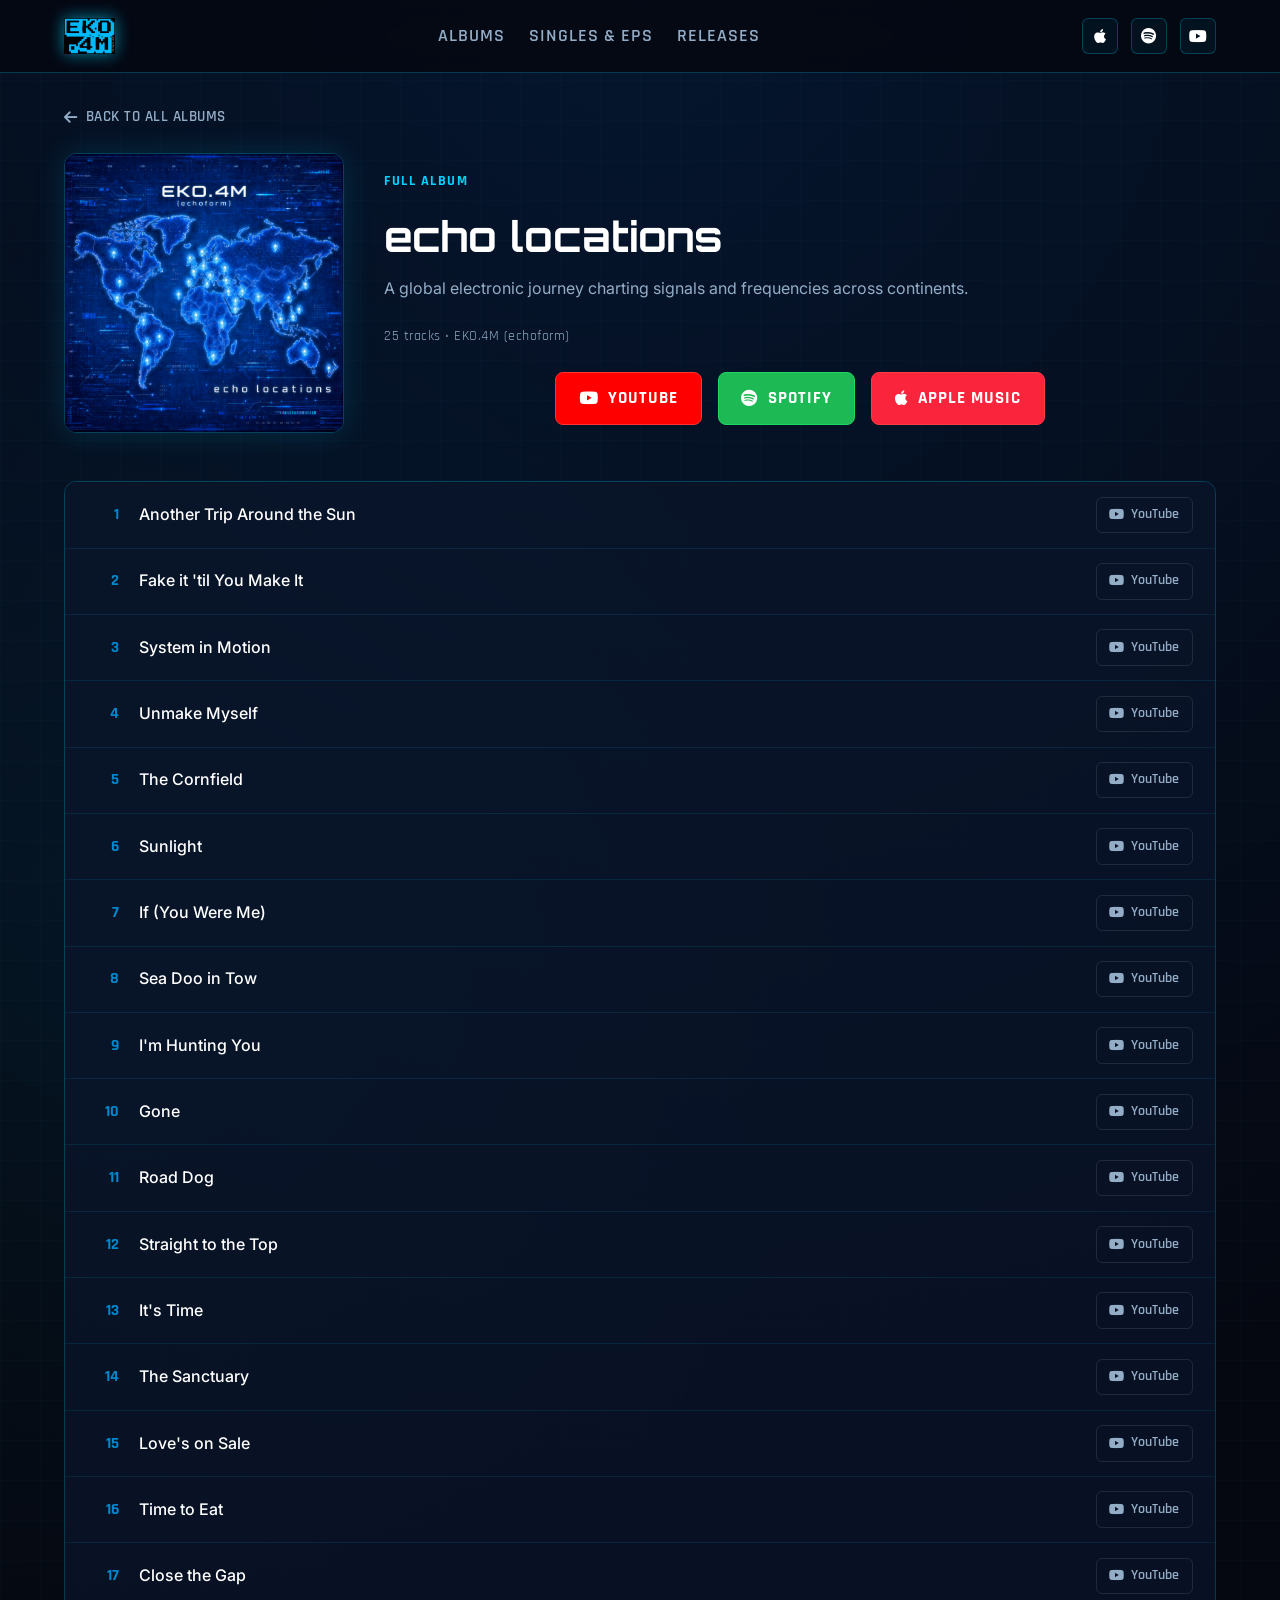
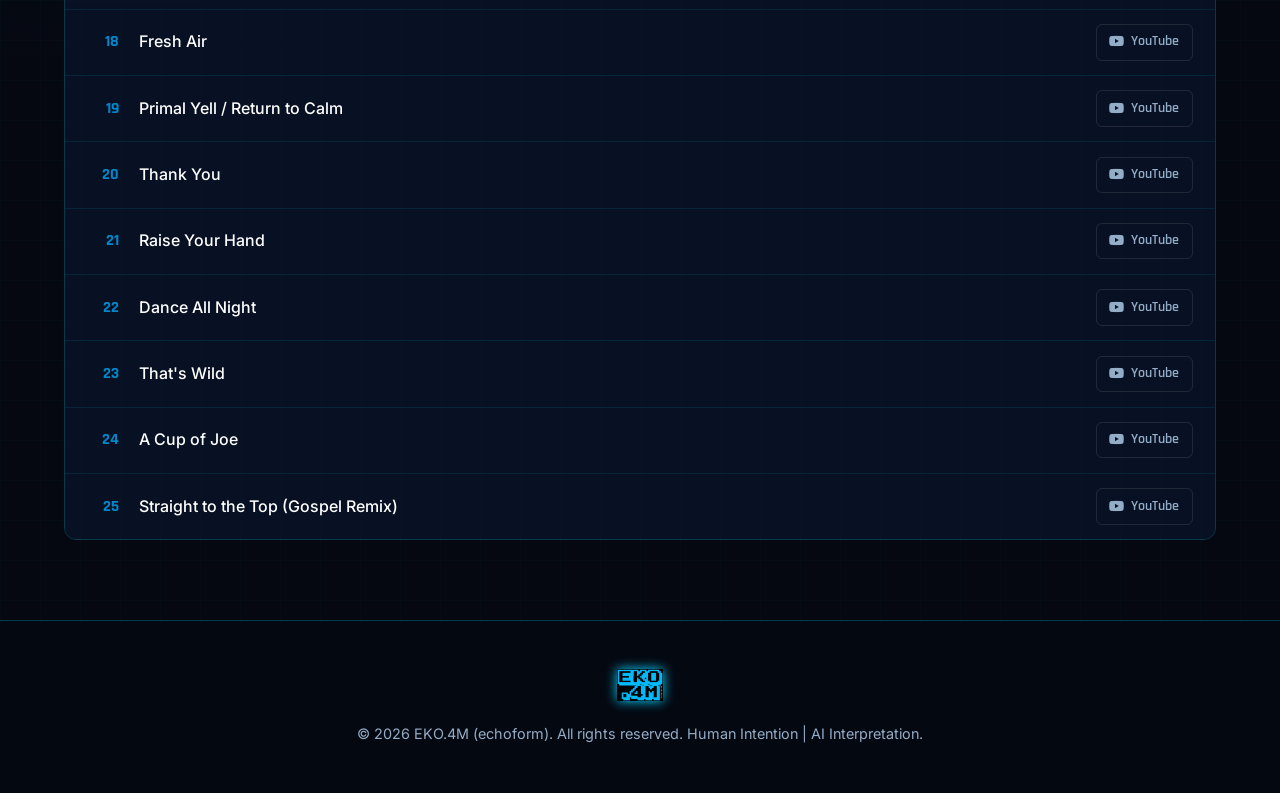
==== albums/echo-locations.html @ 101792d5 "Add per-album landing pages with full track listings - New /albums/ pages for all four full albums: " ====
<!DOCTYPE html>
<html lang="en">
<head>
  <meta charset="UTF-8" />
  <meta name="viewport" content="width=device-width, initial-scale=1.0" />
  <title>echo locations | EKO.4M (echoform)</title>

  <meta name="description" content="echo locations by EKO.4M (echoform) — full track listing and streaming links." />
  <meta property="og:title" content="echo locations | EKO.4M" />
  <meta property="og:image" content="../EKO4M - echo locations - Album.jpg" />

  <link rel="preconnect" href="https://fonts.googleapis.com">
  <link rel="preconnect" href="https://fonts.gstatic.com" crossorigin>
  <link href="https://fonts.googleapis.com/css2?family=Orbitron:wght@600;800;900&family=Rajdhani:wght@500;600;700&family=Inter:wght@300;400;500;600&display=swap" rel="stylesheet">
  <link rel="stylesheet" href="https://cdnjs.cloudflare.com/ajax/libs/font-awesome/6.5.1/css/all.min.css" />
  <link rel="stylesheet" href="../assets/style.css" />
</head>
<body>

  <nav>
    <div class="container nav-inner">
      <a href="../index.html" class="logo-link">
        <img src="../eko4m-logo-mark.png" alt="EKO.4M Digital Logo" class="logo-img" />
      </a>
      <ul class="nav-links">
        <li><a href="../index.html#albums">Albums</a></li>
        <li><a href="../index.html#singles">Singles &amp; EPs</a></li>
        <li><a href="https://www.youtube.com/@EKO4M/releases" target="_blank">Releases</a></li>
      </ul>
      <div class="nav-socials">
        <a href="https://music.apple.com/us/artist/eko-4m/1826014624" target="_blank" class="social-btn" title="Apple Music"><i class="fa-brands fa-apple"></i></a>
        <a href="https://open.spotify.com/artist/6dbpSdzyHrZXGraGaOJzjj?si=ZLz9DyKzTfq670CIK05Gng" target="_blank" class="social-btn" title="Spotify"><i class="fa-brands fa-spotify"></i></a>
        <a href="https://www.youtube.com/@EKO4M/releases" target="_blank" class="social-btn" title="YouTube"><i class="fa-brands fa-youtube"></i></a>
      </div>
    </div>
  </nav>

  <main class="container">
    <a href="../index.html#albums" class="back-link"><i class="fa-solid fa-arrow-left"></i> Back to all albums</a>

    <div class="album-hero">
      <img src="../EKO4M - echo locations - Album.jpg" alt="echo locations Album Cover" class="album-hero-cover" />
      <div class="album-hero-info">
        <span class="album-hero-badge">Full Album</span>
        <h1 class="album-hero-title">echo locations</h1>
        <p class="album-hero-desc">A global electronic journey charting signals and frequencies across continents.</p>
        <p class="album-hero-meta">25 tracks &bull; EKO.4M (echoform)</p>
        <div class="hub-buttons">
          <a href="https://www.youtube.com/watch?v=VaIEjc9iqdY&list=OLAK5uy_n-N1lNrGZnvdae9NcCL3hYBRtT6VME_t4" target="_blank" class="btn-hub yt">
            <i class="fa-brands fa-youtube"></i> YouTube
          </a>
          <a href="https://open.spotify.com/artist/6dbpSdzyHrZXGraGaOJzjj?si=ZLz9DyKzTfq670CIK05Gng" target="_blank" class="btn-hub spot">
            <i class="fa-brands fa-spotify"></i> Spotify
          </a>
          <a href="https://music.apple.com/us/artist/eko-4m/1826014624" target="_blank" class="btn-hub apple">
            <i class="fa-brands fa-apple"></i> Apple Music
          </a>
        </div>
      </div>
    </div>

    <ul class="track-list">
      <li class="track-row">
        <span class="track-num">1</span>
        <span class="track-name">Another Trip Around the Sun</span>
        <a href="https://www.youtube.com/watch?v=VaIEjc9iqdY&list=OLAK5uy_n-N1lNrGZnvdae9NcCL3hYBRtT6VME_t4&index=1" target="_blank" class="track-yt"><i class="fa-brands fa-youtube"></i> YouTube</a>
      </li>
      <li class="track-row">
        <span class="track-num">2</span>
        <span class="track-name">Fake it 'til You Make It</span>
        <a href="https://www.youtube.com/watch?v=7uLbOOJiA1M&list=OLAK5uy_n-N1lNrGZnvdae9NcCL3hYBRtT6VME_t4&index=2" target="_blank" class="track-yt"><i class="fa-brands fa-youtube"></i> YouTube</a>
      </li>
      <li class="track-row">
        <span class="track-num">3</span>
        <span class="track-name">System in Motion</span>
        <a href="https://www.youtube.com/watch?v=7foEJf8Aq5I&list=OLAK5uy_n-N1lNrGZnvdae9NcCL3hYBRtT6VME_t4&index=3" target="_blank" class="track-yt"><i class="fa-brands fa-youtube"></i> YouTube</a>
      </li>
      <li class="track-row">
        <span class="track-num">4</span>
        <span class="track-name">Unmake Myself</span>
        <a href="https://www.youtube.com/watch?v=PUNUqGkKC5g&list=OLAK5uy_n-N1lNrGZnvdae9NcCL3hYBRtT6VME_t4&index=4" target="_blank" class="track-yt"><i class="fa-brands fa-youtube"></i> YouTube</a>
      </li>
      <li class="track-row">
        <span class="track-num">5</span>
        <span class="track-name">The Cornfield</span>
        <a href="https://www.youtube.com/watch?v=ZYvgB9yEsPE&list=OLAK5uy_n-N1lNrGZnvdae9NcCL3hYBRtT6VME_t4&index=5" target="_blank" class="track-yt"><i class="fa-brands fa-youtube"></i> YouTube</a>
      </li>
      <li class="track-row">
        <span class="track-num">6</span>
        <span class="track-name">Sunlight</span>
        <a href="https://www.youtube.com/watch?v=8tv-IhS_FYo&list=OLAK5uy_n-N1lNrGZnvdae9NcCL3hYBRtT6VME_t4&index=6" target="_blank" class="track-yt"><i class="fa-brands fa-youtube"></i> YouTube</a>
      </li>
      <li class="track-row">
        <span class="track-num">7</span>
        <span class="track-name">If (You Were Me)</span>
        <a href="https://www.youtube.com/watch?v=Dwa665C4hmM&list=OLAK5uy_n-N1lNrGZnvdae9NcCL3hYBRtT6VME_t4&index=7" target="_blank" class="track-yt"><i class="fa-brands fa-youtube"></i> YouTube</a>
      </li>
      <li class="track-row">
        <span class="track-num">8</span>
        <span class="track-name">Sea Doo in Tow</span>
        <a href="https://www.youtube.com/watch?v=o442Lr82LuY&list=OLAK5uy_n-N1lNrGZnvdae9NcCL3hYBRtT6VME_t4&index=8" target="_blank" class="track-yt"><i class="fa-brands fa-youtube"></i> YouTube</a>
      </li>
      <li class="track-row">
        <span class="track-num">9</span>
        <span class="track-name">I'm Hunting You</span>
        <a href="https://www.youtube.com/watch?v=Zx_3EiyX1CQ&list=OLAK5uy_n-N1lNrGZnvdae9NcCL3hYBRtT6VME_t4&index=9" target="_blank" class="track-yt"><i class="fa-brands fa-youtube"></i> YouTube</a>
      </li>
      <li class="track-row">
        <span class="track-num">10</span>
        <span class="track-name">Gone</span>
        <a href="https://www.youtube.com/watch?v=j0-fQveN0UA&list=OLAK5uy_n-N1lNrGZnvdae9NcCL3hYBRtT6VME_t4&index=10" target="_blank" class="track-yt"><i class="fa-brands fa-youtube"></i> YouTube</a>
      </li>
      <li class="track-row">
        <span class="track-num">11</span>
        <span class="track-name">Road Dog</span>
        <a href="https://www.youtube.com/watch?v=5SAaPKOlLek&list=OLAK5uy_n-N1lNrGZnvdae9NcCL3hYBRtT6VME_t4&index=11" target="_blank" class="track-yt"><i class="fa-brands fa-youtube"></i> YouTube</a>
      </li>
      <li class="track-row">
        <span class="track-num">12</span>
        <span class="track-name">Straight to the Top</span>
        <a href="https://www.youtube.com/watch?v=pECaEteylT8&list=OLAK5uy_n-N1lNrGZnvdae9NcCL3hYBRtT6VME_t4&index=12" target="_blank" class="track-yt"><i class="fa-brands fa-youtube"></i> YouTube</a>
      </li>
      <li class="track-row">
        <span class="track-num">13</span>
        <span class="track-name">It's Time</span>
        <a href="https://www.youtube.com/watch?v=THzVRoeFKE0&list=OLAK5uy_n-N1lNrGZnvdae9NcCL3hYBRtT6VME_t4&index=13" target="_blank" class="track-yt"><i class="fa-brands fa-youtube"></i> YouTube</a>
      </li>
      <li class="track-row">
        <span class="track-num">14</span>
        <span class="track-name">The Sanctuary</span>
        <a href="https://www.youtube.com/watch?v=quNvKEQRXaM&list=OLAK5uy_n-N1lNrGZnvdae9NcCL3hYBRtT6VME_t4&index=14" target="_blank" class="track-yt"><i class="fa-brands fa-youtube"></i> YouTube</a>
      </li>
      <li class="track-row">
        <span class="track-num">15</span>
        <span class="track-name">Love's on Sale</span>
        <a href="https://www.youtube.com/watch?v=pjpVfB_AJTo&list=OLAK5uy_n-N1lNrGZnvdae9NcCL3hYBRtT6VME_t4&index=15" target="_blank" class="track-yt"><i class="fa-brands fa-youtube"></i> YouTube</a>
      </li>
      <li class="track-row">
        <span class="track-num">16</span>
        <span class="track-name">Time to Eat</span>
        <a href="https://www.youtube.com/watch?v=meTb_JlyUD0&list=OLAK5uy_n-N1lNrGZnvdae9NcCL3hYBRtT6VME_t4&index=16" target="_blank" class="track-yt"><i class="fa-brands fa-youtube"></i> YouTube</a>
      </li>
      <li class="track-row">
        <span class="track-num">17</span>
        <span class="track-name">Close the Gap</span>
        <a href="https://www.youtube.com/watch?v=03XkbAsNx1c&list=OLAK5uy_n-N1lNrGZnvdae9NcCL3hYBRtT6VME_t4&index=17" target="_blank" class="track-yt"><i class="fa-brands fa-youtube"></i> YouTube</a>
      </li>
      <li class="track-row">
        <span class="track-num">18</span>
        <span class="track-name">Fresh Air</span>
        <a href="https://www.youtube.com/watch?v=AC-iTmlAVig&list=OLAK5uy_n-N1lNrGZnvdae9NcCL3hYBRtT6VME_t4&index=18" target="_blank" class="track-yt"><i class="fa-brands fa-youtube"></i> YouTube</a>
      </li>
      <li class="track-row">
        <span class="track-num">19</span>
        <span class="track-name">Primal Yell / Return to Calm</span>
        <a href="https://www.youtube.com/watch?v=xh2gExWuJ28&list=OLAK5uy_n-N1lNrGZnvdae9NcCL3hYBRtT6VME_t4&index=19" target="_blank" class="track-yt"><i class="fa-brands fa-youtube"></i> YouTube</a>
      </li>
      <li class="track-row">
        <span class="track-num">20</span>
        <span class="track-name">Thank You</span>
        <a href="https://www.youtube.com/watch?v=kJjCe7irG-E&list=OLAK5uy_n-N1lNrGZnvdae9NcCL3hYBRtT6VME_t4&index=20" target="_blank" class="track-yt"><i class="fa-brands fa-youtube"></i> YouTube</a>
      </li>
      <li class="track-row">
        <span class="track-num">21</span>
        <span class="track-name">Raise Your Hand</span>
        <a href="https://www.youtube.com/watch?v=IAzYxe2zMvs&list=OLAK5uy_n-N1lNrGZnvdae9NcCL3hYBRtT6VME_t4&index=21" target="_blank" class="track-yt"><i class="fa-brands fa-youtube"></i> YouTube</a>
      </li>
      <li class="track-row">
        <span class="track-num">22</span>
        <span class="track-name">Dance All Night</span>
        <a href="https://www.youtube.com/watch?v=lIv1A2G152A&list=OLAK5uy_n-N1lNrGZnvdae9NcCL3hYBRtT6VME_t4&index=22" target="_blank" class="track-yt"><i class="fa-brands fa-youtube"></i> YouTube</a>
      </li>
      <li class="track-row">
        <span class="track-num">23</span>
        <span class="track-name">That's Wild</span>
        <a href="https://www.youtube.com/watch?v=EThmlJpmgrk&list=OLAK5uy_n-N1lNrGZnvdae9NcCL3hYBRtT6VME_t4&index=23" target="_blank" class="track-yt"><i class="fa-brands fa-youtube"></i> YouTube</a>
      </li>
      <li class="track-row">
        <span class="track-num">24</span>
        <span class="track-name">A Cup of Joe</span>
        <a href="https://www.youtube.com/watch?v=oCs0l0fkocQ&list=OLAK5uy_n-N1lNrGZnvdae9NcCL3hYBRtT6VME_t4&index=24" target="_blank" class="track-yt"><i class="fa-brands fa-youtube"></i> YouTube</a>
      </li>
      <li class="track-row">
        <span class="track-num">25</span>
        <span class="track-name">Straight to the Top (Gospel Remix)</span>
        <a href="https://www.youtube.com/watch?v=H0KWrxo2Ve4&list=OLAK5uy_n-N1lNrGZnvdae9NcCL3hYBRtT6VME_t4&index=25" target="_blank" class="track-yt"><i class="fa-brands fa-youtube"></i> YouTube</a>
      </li>
    </ul>
  </main>

  <footer>
    <div class="container">
      <img src="../eko4m-logo-mark.png" alt="EKO.4M" style="height:32px; filter:drop-shadow(0 0 6px var(--cyan-glow));" />
      <p class="footer-text">&copy; 2026 EKO.4M (echoform). All rights reserved. Human Intention | AI Interpretation.</p>
    </div>
  </footer>

</body>
</html>
---- assets/style.css ----
:root {
      --bg-dark: #050811;
      --bg-card: rgba(10, 20, 42, 0.75);
      --bg-card-hover: rgba(14, 28, 58, 0.9);
      --cyan-glow: #00d2ff;
      --cyan-dim: #0088cc;
      --cyan-subtle: rgba(0, 210, 255, 0.15);
      --border-cyan: rgba(0, 210, 255, 0.25);
      --border-bright: rgba(0, 210, 255, 0.8);
      --text-white: #ffffff;
      --text-muted: #94adc7;
      --font-display: 'Orbitron', sans-serif;
      --font-tech: 'Rajdhani', sans-serif;
      --font-body: 'Inter', sans-serif;
    }

    * {
      box-sizing: border-box;
      margin: 0;
      padding: 0;
      scroll-behavior: smooth;
    }

    body {
      background-color: var(--bg-dark);
      color: var(--text-white);
      font-family: var(--font-body);
      overflow-x: hidden;
      line-height: 1.6;
      background-image: 
        radial-gradient(circle at 50% 0%, rgba(0, 120, 255, 0.12) 0%, transparent 60%),
        radial-gradient(circle at 10% 40%, rgba(0, 210, 255, 0.05) 0%, transparent 40%),
        linear-gradient(rgba(0, 210, 255, 0.02) 1px, transparent 1px),
        linear-gradient(90deg, rgba(0, 210, 255, 0.02) 1px, transparent 1px);
      background-size: 100% 100%, 100% 100%, 40px 40px, 40px 40px;
    }

    /* Container */
    .container {
      max-width: 1200px;
      margin: 0 auto;
      padding: 0 1.5rem;
    }

    /* Navigation */
    nav {
      position: sticky;
      top: 0;
      z-index: 100;
      background: rgba(5, 8, 17, 0.85);
      backdrop-filter: blur(12px);
      border-bottom: 1px solid var(--border-cyan);
    }
    .nav-inner {
      display: flex;
      justify-content: space-between;
      align-items: center;
      height: 72px;
    }
    .logo-link {
      display: flex;
      align-items: center;
      gap: 12px;
      text-decoration: none;
      color: var(--text-white);
    }
    .logo-img {
      height: 36px;
      width: auto;
      filter: drop-shadow(0 0 8px rgba(0, 210, 255, 0.6));
    }
    .nav-links {
      display: flex;
      gap: 1.5rem;
      align-items: center;
      list-style: none;
    }
    .nav-links a {
      color: var(--text-muted);
      text-decoration: none;
      font-family: var(--font-tech);
      font-size: 1.1rem;
      font-weight: 600;
      letter-spacing: 1px;
      text-transform: uppercase;
      transition: color 0.2s, text-shadow 0.2s;
    }
    .nav-links a:hover {
      color: var(--cyan-glow);
      text-shadow: 0 0 10px var(--cyan-glow);
    }

    /* Social Icons in Nav */
    .nav-socials {
      display: flex;
      gap: 0.8rem;
    }
    .social-btn {
      display: inline-flex;
      align-items: center;
      justify-content: center;
      width: 36px;
      height: 36px;
      border-radius: 6px;
      border: 1px solid var(--border-cyan);
      color: var(--text-white);
      text-decoration: none;
      font-size: 1rem;
      background: rgba(0, 210, 255, 0.05);
      transition: all 0.3s ease;
    }
    .social-btn:hover {
      border-color: var(--cyan-glow);
      background: rgba(0, 210, 255, 0.2);
      transform: translateY(-2px);
      box-shadow: 0 0 12px var(--cyan-glow);
    }

    /* Hero Section */
    .hero {
      position: relative;
      padding: 5rem 0 3rem 0;
      display: flex;
      flex-direction: column;
      align-items: center;
      text-align: center;
    }
    .hero-banner {
      width: 100%;
      max-height: 440px;
      object-fit: cover;
      border-radius: 12px;
      border: 1px solid var(--border-cyan);
      box-shadow: 0 0 30px rgba(0, 210, 255, 0.15);
      margin-bottom: 2.5rem;
    }
    .artist-tagline {
      font-family: var(--font-tech);
      font-size: 1.3rem;
      letter-spacing: 4px;
      color: var(--cyan-glow);
      text-transform: uppercase;
      margin-bottom: 0.8rem;
      text-shadow: 0 0 10px rgba(0, 210, 255, 0.5);
    }
    .hero-description {
      max-width: 680px;
      color: var(--text-muted);
      font-size: 1.05rem;
      margin-bottom: 2rem;
    }

    /* Hub Links CTAs */
    .hub-buttons {
      display: flex;
      flex-wrap: wrap;
      justify-content: center;
      gap: 1rem;
    }
    .btn-hub {
      display: inline-flex;
      align-items: center;
      gap: 0.6rem;
      padding: 0.75rem 1.4rem;
      border-radius: 8px;
      font-family: var(--font-tech);
      font-weight: 700;
      font-size: 1.05rem;
      text-transform: uppercase;
      letter-spacing: 1px;
      text-decoration: none;
      transition: all 0.25s ease;
      cursor: pointer;
    }
    .btn-hub.yt {
      background: #ff0000;
      color: #fff;
      border: 1px solid #ff3333;
    }
    .btn-hub.yt:hover {
      box-shadow: 0 0 15px rgba(255, 0, 0, 0.6);
      transform: translateY(-2px);
    }
    .btn-hub.spot {
      background: #1db954;
      color: #fff;
      border: 1px solid #1ed760;
    }
    .btn-hub.spot:hover {
      box-shadow: 0 0 15px rgba(30, 215, 96, 0.6);
      transform: translateY(-2px);
    }
    .btn-hub.apple {
      background: #fa243c;
      color: #fff;
      border: 1px solid #fc3c44;
    }
    .btn-hub.apple:hover {
      box-shadow: 0 0 15px rgba(250, 36, 60, 0.6);
      transform: translateY(-2px);
    }

    /* Section Headings */
    .section-header {
      margin: 4rem 0 2rem 0;
      display: flex;
      align-items: center;
      gap: 1rem;
    }
    .section-title {
      font-family: var(--font-display);
      font-size: 1.8rem;
      letter-spacing: 2px;
      text-transform: uppercase;
      color: var(--text-white);
      white-space: nowrap;
    }
    .section-line {
      flex: 1;
      height: 1px;
      background: linear-gradient(90deg, var(--cyan-glow), transparent);
    }

    /* Album Section - Grid */
    .album-grid {
      display: grid;
      grid-template-columns: repeat(4, 1fr);
      gap: 1.5rem;
    }
    .album-card {
      background: var(--bg-card);
      border: 1px solid var(--border-cyan);
      border-radius: 12px;
      overflow: hidden;
      backdrop-filter: blur(8px);
      transition: transform 0.3s ease, border-color 0.3s ease, box-shadow 0.3s ease;
      display: flex;
      flex-direction: column;
    }
    .album-card:hover {
      transform: translateY(-5px);
      border-color: var(--cyan-glow);
      box-shadow: 0 10px 25px rgba(0, 210, 255, 0.15);
      background: var(--bg-card-hover);
    }
    .album-cover-wrap {
      display: block;
      position: relative;
      width: 100%;
      padding-top: 100%; /* 1:1 Aspect Ratio */
      overflow: hidden;
    }
    .album-cover {
      position: absolute;
      top: 0;
      left: 0;
      width: 100%;
      height: 100%;
      object-fit: cover;
      transition: transform 0.4s ease;
    }
    .album-card:hover .album-cover {
      transform: scale(1.03);
    }
    .album-content {
      padding: 1.4rem;
      display: flex;
      flex-direction: column;
      flex: 1;
      justify-content: space-between;
    }
    .album-badge {
      display: inline-block;
      font-family: var(--font-tech);
      font-size: 0.85rem;
      font-weight: 700;
      letter-spacing: 1.5px;
      color: var(--cyan-glow);
      text-transform: uppercase;
      margin-bottom: 0.4rem;
    }
    .album-name {
      font-family: var(--font-display);
      font-size: 1.35rem;
      margin-bottom: 0.5rem;
      color: var(--text-white);
    }
    .album-desc {
      color: var(--text-muted);
      font-size: 0.92rem;
      margin-bottom: 1.2rem;
    }
    .track-links {
      display: grid;
      grid-template-columns: repeat(3, 1fr);
      gap: 0.6rem;
      margin-top: auto;
    }
    .track-link {
      display: inline-flex;
      align-items: center;
      justify-content: center;
      gap: 6px;
      font-family: var(--font-tech);
      font-weight: 600;
      font-size: 0.95rem;
      text-decoration: none;
      color: var(--text-white);
      background: rgba(255, 255, 255, 0.05);
      border: 1px solid rgba(255, 255, 255, 0.1);
      padding: 0.5rem 0.2rem;
      border-radius: 6px;
      transition: all 0.2s;
    }
    .track-link:hover {
      background: rgba(0, 210, 255, 0.2);
      border-color: var(--cyan-glow);
      color: var(--cyan-glow);
    }

    /* Singles Section */
    .singles-grid {
      display: grid;
      grid-template-columns: repeat(auto-fill, minmax(260px, 1fr));
      gap: 1.5rem;
    }
    .single-card {
      background: var(--bg-card);
      border: 1px solid var(--border-cyan);
      border-radius: 10px;
      padding: 1rem;
      display: flex;
      flex-direction: column;
      gap: 0.8rem;
      transition: all 0.25s ease;
    }
    .single-card:hover {
      border-color: var(--cyan-glow);
      background: var(--bg-card-hover);
      transform: translateY(-3px);
    }
    .single-thumb {
      width: 100%;
      aspect-ratio: 1 / 1;
      object-fit: cover;
      border-radius: 6px;
      border: 1px solid rgba(255, 255, 255, 0.05);
    }
    .single-title {
      font-family: var(--font-tech);
      font-size: 1.2rem;
      font-weight: 700;
      letter-spacing: 0.5px;
      color: #fff;
    }
    .single-meta {
      font-size: 0.85rem;
      color: var(--text-muted);
    }
    .single-genre {
      display: inline-block;
      font-family: var(--font-tech);
      font-size: 0.72rem;
      font-weight: 700;
      letter-spacing: 1px;
      text-transform: uppercase;
      color: var(--cyan-glow);
      background: var(--cyan-subtle);
      border: 1px solid var(--border-cyan);
      border-radius: 4px;
      padding: 0.15rem 0.5rem;
      margin-top: 0.4rem;
    }
    .advisory-badge {
      display: inline-block;
      font-family: var(--font-tech);
      font-size: 0.65rem;
      font-weight: 700;
      letter-spacing: 0.5px;
      color: #fff;
      background: #d11a2a;
      border-radius: 3px;
      padding: 0.1rem 0.4rem;
      margin-left: 0.4rem;
      vertical-align: middle;
    }

    /* Footer */
    footer {
      margin-top: 5rem;
      padding: 3rem 0;
      border-top: 1px solid var(--border-cyan);
      background: rgba(5, 8, 17, 0.9);
      text-align: center;
    }
    .footer-text {
      color: var(--text-muted);
      font-size: 0.9rem;
      margin-top: 0.8rem;
    }

    /* Responsive */
    @media (max-width: 768px) {
      .nav-links { display: none; }
      .section-title { font-size: 1.4rem; }
      .hero-banner { max-height: 250px; }
      .artist-tagline { font-size: 1rem; letter-spacing: 2px; }
      .album-grid { grid-template-columns: repeat(2, 1fr); }
    }
    @media (max-width: 480px) {
      .album-grid { grid-template-columns: 1fr; }
    }

/* ===== Album Landing Pages ===== */
.back-link {
  display: inline-flex;
  align-items: center;
  gap: 0.5rem;
  color: var(--text-muted);
  text-decoration: none;
  font-family: var(--font-tech);
  font-size: 0.95rem;
  font-weight: 600;
  letter-spacing: 0.5px;
  text-transform: uppercase;
  margin: 2rem 0 1.5rem 0;
  transition: color 0.2s;
}
.back-link:hover {
  color: var(--cyan-glow);
}
.album-hero {
  display: flex;
  gap: 2.5rem;
  align-items: flex-end;
  margin-bottom: 3rem;
  flex-wrap: wrap;
}
.album-hero-cover {
  width: 280px;
  height: 280px;
  object-fit: cover;
  border-radius: 12px;
  border: 1px solid var(--border-cyan);
  box-shadow: 0 0 30px rgba(0, 210, 255, 0.15);
  flex-shrink: 0;
}
.album-hero-info {
  flex: 1;
  min-width: 260px;
  padding-bottom: 0.5rem;
}
.album-hero-badge {
  display: inline-block;
  font-family: var(--font-tech);
  font-size: 0.9rem;
  font-weight: 700;
  letter-spacing: 1.5px;
  color: var(--cyan-glow);
  text-transform: uppercase;
  margin-bottom: 0.6rem;
}
.album-hero-title {
  font-family: var(--font-display);
  font-size: 2.6rem;
  color: var(--text-white);
  margin-bottom: 0.4rem;
  text-transform: lowercase;
}
.album-hero-desc {
  color: var(--text-muted);
  font-size: 1rem;
  max-width: 600px;
  margin-bottom: 1.5rem;
}
.album-hero-meta {
  color: var(--text-muted);
  font-size: 0.9rem;
  font-family: var(--font-tech);
  letter-spacing: 0.5px;
  margin-bottom: 1.5rem;
}
.track-list {
  list-style: none;
  border: 1px solid var(--border-cyan);
  border-radius: 12px;
  overflow: hidden;
  margin-bottom: 4rem;
}
.track-row {
  display: flex;
  align-items: center;
  gap: 1.2rem;
  padding: 0.9rem 1.4rem;
  background: var(--bg-card);
  border-bottom: 1px solid rgba(0, 210, 255, 0.1);
  transition: background 0.2s;
}
.track-row:last-child {
  border-bottom: none;
}
.track-row:hover {
  background: var(--bg-card-hover);
}
.track-num {
  font-family: var(--font-tech);
  font-weight: 700;
  color: var(--cyan-dim);
  width: 2rem;
  text-align: right;
  flex-shrink: 0;
}
.track-name {
  flex: 1;
  color: var(--text-white);
  font-size: 1rem;
  font-weight: 500;
}
.track-yt {
  display: inline-flex;
  align-items: center;
  gap: 0.4rem;
  color: var(--text-muted);
  text-decoration: none;
  font-family: var(--font-tech);
  font-size: 0.85rem;
  font-weight: 600;
  padding: 0.4rem 0.8rem;
  border-radius: 6px;
  border: 1px solid rgba(255, 255, 255, 0.1);
  transition: all 0.2s;
  flex-shrink: 0;
}
.track-yt:hover {
  color: #ff3333;
  border-color: #ff3333;
  background: rgba(255, 0, 0, 0.08);
}
@media (max-width: 600px) {
  .album-hero { flex-direction: column; align-items: center; text-align: center; }
  .album-hero-cover { width: 220px; height: 220px; }
  .album-hero-title { font-size: 2rem; }
}
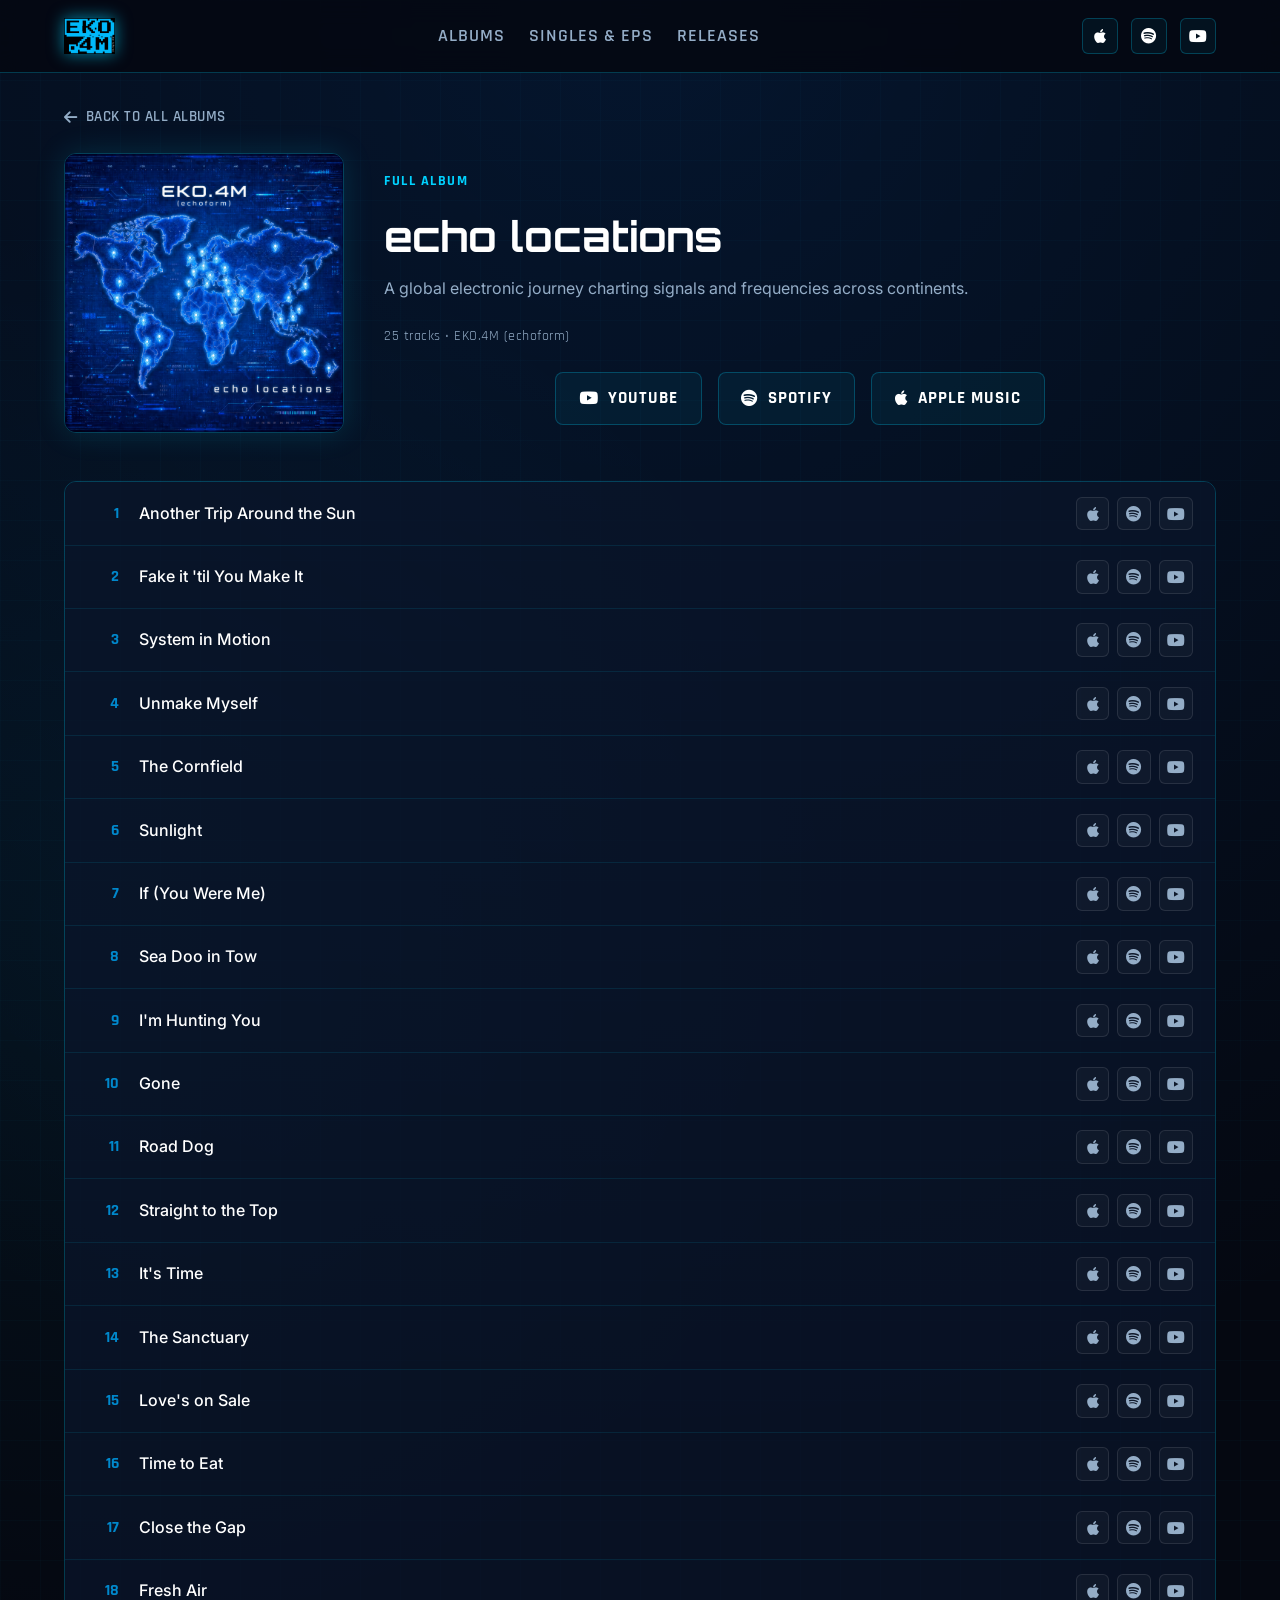
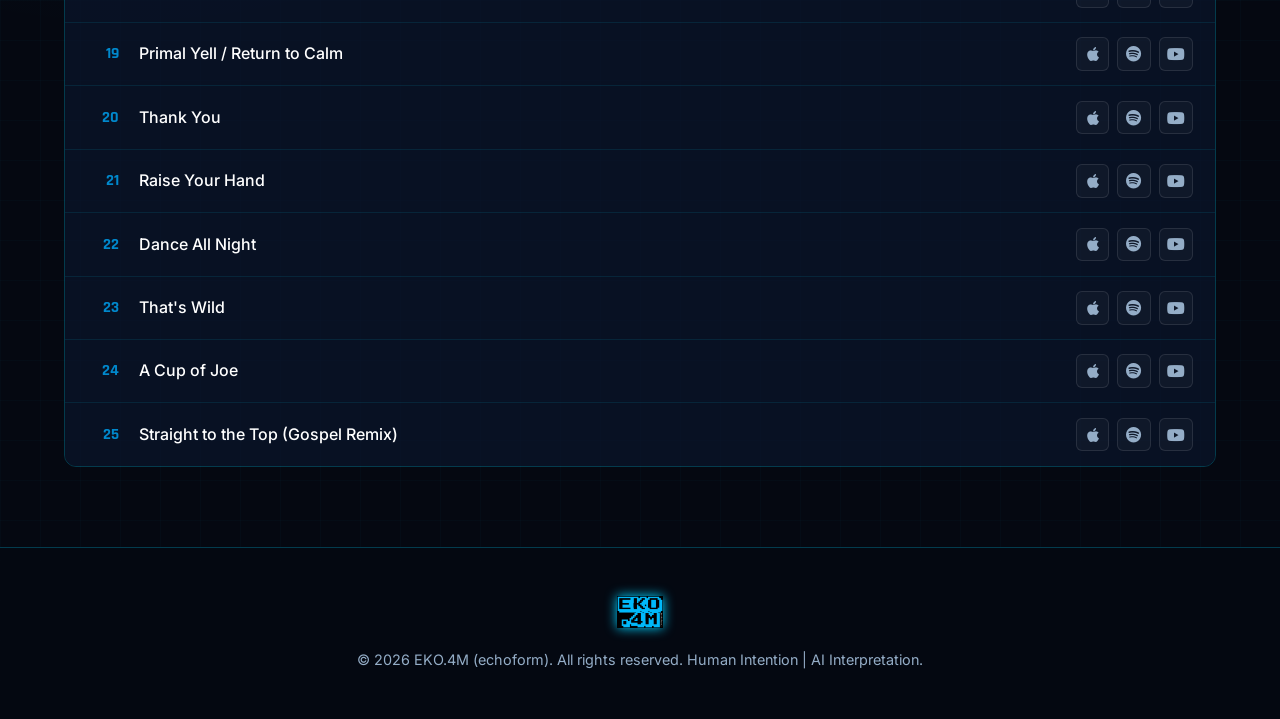
==== commit 4a920cd8: "Fix Regret mislabel, add 9 more singles/EPs, per-album streaming links, interactive track rows, and " ====
--- a/albums/echo-locations.html
+++ b/albums/echo-locations.html
@@ -28,9 +28,9 @@
         <li><a href="https://www.youtube.com/@EKO4M/releases" target="_blank">Releases</a></li>
       </ul>
       <div class="nav-socials">
-        <a href="https://music.apple.com/us/artist/eko-4m/1826014624" target="_blank" class="social-btn" title="Apple Music"><i class="fa-brands fa-apple"></i></a>
-        <a href="https://open.spotify.com/artist/6dbpSdzyHrZXGraGaOJzjj?si=ZLz9DyKzTfq670CIK05Gng" target="_blank" class="social-btn" title="Spotify"><i class="fa-brands fa-spotify"></i></a>
-        <a href="https://www.youtube.com/@EKO4M/releases" target="_blank" class="social-btn" title="YouTube"><i class="fa-brands fa-youtube"></i></a>
+        <a href="https://music.apple.com/us/album/echo-locations/6803341813" target="_blank" class="social-btn" title="Apple Music"><i class="fa-brands fa-apple"></i></a>
+        <a href="https://open.spotify.com/album/7LTp5aQ7snOR33CwNruvZz?si=feiEU53_SOS76kuojdBhdg" target="_blank" class="social-btn" title="Spotify"><i class="fa-brands fa-spotify"></i></a>
+        <a href="https://www.youtube.com/watch?v=VaIEjc9iqdY&list=OLAK5uy_n-N1lNrGZnvdae9NcCL3hYBRtT6VME_t4" target="_blank" class="social-btn" title="YouTube"><i class="fa-brands fa-youtube"></i></a>
       </div>
     </div>
   </nav>
@@ -49,10 +49,10 @@
           <a href="https://www.youtube.com/watch?v=VaIEjc9iqdY&list=OLAK5uy_n-N1lNrGZnvdae9NcCL3hYBRtT6VME_t4" target="_blank" class="btn-hub yt">
             <i class="fa-brands fa-youtube"></i> YouTube
           </a>
-          <a href="https://open.spotify.com/artist/6dbpSdzyHrZXGraGaOJzjj?si=ZLz9DyKzTfq670CIK05Gng" target="_blank" class="btn-hub spot">
+          <a href="https://open.spotify.com/album/7LTp5aQ7snOR33CwNruvZz?si=feiEU53_SOS76kuojdBhdg" target="_blank" class="btn-hub spot">
             <i class="fa-brands fa-spotify"></i> Spotify
           </a>
-          <a href="https://music.apple.com/us/artist/eko-4m/1826014624" target="_blank" class="btn-hub apple">
+          <a href="https://music.apple.com/us/album/echo-locations/6803341813" target="_blank" class="btn-hub apple">
             <i class="fa-brands fa-apple"></i> Apple Music
           </a>
         </div>
@@ -60,130 +60,230 @@
     </div>
 
     <ul class="track-list">
-      <li class="track-row">
+      <li class="track-row" onclick="window.open('https://www.youtube.com/watch?v=VaIEjc9iqdY&list=OLAK5uy_n-N1lNrGZnvdae9NcCL3hYBRtT6VME_t4&index=1','_blank')">
         <span class="track-num">1</span>
-        <span class="track-name">Another Trip Around the Sun</span>
-        <a href="https://www.youtube.com/watch?v=VaIEjc9iqdY&list=OLAK5uy_n-N1lNrGZnvdae9NcCL3hYBRtT6VME_t4&index=1" target="_blank" class="track-yt"><i class="fa-brands fa-youtube"></i> YouTube</a>
-      </li>
-      <li class="track-row">
+        <a href="https://www.youtube.com/watch?v=VaIEjc9iqdY&list=OLAK5uy_n-N1lNrGZnvdae9NcCL3hYBRtT6VME_t4&index=1" target="_blank" class="track-name" onclick="event.stopPropagation()">Another Trip Around the Sun</a>
+        <div class="track-actions">
+          <a href="https://music.apple.com/us/album/echo-locations/6803341813" target="_blank" class="track-icon-btn" title="Apple Music (album)" onclick="event.stopPropagation()"><i class="fa-brands fa-apple"></i></a>
+          <a href="https://open.spotify.com/album/7LTp5aQ7snOR33CwNruvZz?si=feiEU53_SOS76kuojdBhdg" target="_blank" class="track-icon-btn" title="Spotify (album)" onclick="event.stopPropagation()"><i class="fa-brands fa-spotify"></i></a>
+          <a href="https://www.youtube.com/watch?v=VaIEjc9iqdY&list=OLAK5uy_n-N1lNrGZnvdae9NcCL3hYBRtT6VME_t4&index=1" target="_blank" class="track-icon-btn" title="YouTube" onclick="event.stopPropagation()"><i class="fa-brands fa-youtube"></i></a>
+        </div>
+      </li>
+      <li class="track-row" onclick="window.open('https://www.youtube.com/watch?v=7uLbOOJiA1M&list=OLAK5uy_n-N1lNrGZnvdae9NcCL3hYBRtT6VME_t4&index=2','_blank')">
         <span class="track-num">2</span>
-        <span class="track-name">Fake it 'til You Make It</span>
-        <a href="https://www.youtube.com/watch?v=7uLbOOJiA1M&list=OLAK5uy_n-N1lNrGZnvdae9NcCL3hYBRtT6VME_t4&index=2" target="_blank" class="track-yt"><i class="fa-brands fa-youtube"></i> YouTube</a>
-      </li>
-      <li class="track-row">
+        <a href="https://www.youtube.com/watch?v=7uLbOOJiA1M&list=OLAK5uy_n-N1lNrGZnvdae9NcCL3hYBRtT6VME_t4&index=2" target="_blank" class="track-name" onclick="event.stopPropagation()">Fake it 'til You Make It</a>
+        <div class="track-actions">
+          <a href="https://music.apple.com/us/album/echo-locations/6803341813" target="_blank" class="track-icon-btn" title="Apple Music (album)" onclick="event.stopPropagation()"><i class="fa-brands fa-apple"></i></a>
+          <a href="https://open.spotify.com/album/7LTp5aQ7snOR33CwNruvZz?si=feiEU53_SOS76kuojdBhdg" target="_blank" class="track-icon-btn" title="Spotify (album)" onclick="event.stopPropagation()"><i class="fa-brands fa-spotify"></i></a>
+          <a href="https://www.youtube.com/watch?v=7uLbOOJiA1M&list=OLAK5uy_n-N1lNrGZnvdae9NcCL3hYBRtT6VME_t4&index=2" target="_blank" class="track-icon-btn" title="YouTube" onclick="event.stopPropagation()"><i class="fa-brands fa-youtube"></i></a>
+        </div>
+      </li>
+      <li class="track-row" onclick="window.open('https://www.youtube.com/watch?v=7foEJf8Aq5I&list=OLAK5uy_n-N1lNrGZnvdae9NcCL3hYBRtT6VME_t4&index=3','_blank')">
         <span class="track-num">3</span>
-        <span class="track-name">System in Motion</span>
-        <a href="https://www.youtube.com/watch?v=7foEJf8Aq5I&list=OLAK5uy_n-N1lNrGZnvdae9NcCL3hYBRtT6VME_t4&index=3" target="_blank" class="track-yt"><i class="fa-brands fa-youtube"></i> YouTube</a>
-      </li>
-      <li class="track-row">
+        <a href="https://www.youtube.com/watch?v=7foEJf8Aq5I&list=OLAK5uy_n-N1lNrGZnvdae9NcCL3hYBRtT6VME_t4&index=3" target="_blank" class="track-name" onclick="event.stopPropagation()">System in Motion</a>
+        <div class="track-actions">
+          <a href="https://music.apple.com/us/album/echo-locations/6803341813" target="_blank" class="track-icon-btn" title="Apple Music (album)" onclick="event.stopPropagation()"><i class="fa-brands fa-apple"></i></a>
+          <a href="https://open.spotify.com/album/7LTp5aQ7snOR33CwNruvZz?si=feiEU53_SOS76kuojdBhdg" target="_blank" class="track-icon-btn" title="Spotify (album)" onclick="event.stopPropagation()"><i class="fa-brands fa-spotify"></i></a>
+          <a href="https://www.youtube.com/watch?v=7foEJf8Aq5I&list=OLAK5uy_n-N1lNrGZnvdae9NcCL3hYBRtT6VME_t4&index=3" target="_blank" class="track-icon-btn" title="YouTube" onclick="event.stopPropagation()"><i class="fa-brands fa-youtube"></i></a>
+        </div>
+      </li>
+      <li class="track-row" onclick="window.open('https://www.youtube.com/watch?v=PUNUqGkKC5g&list=OLAK5uy_n-N1lNrGZnvdae9NcCL3hYBRtT6VME_t4&index=4','_blank')">
         <span class="track-num">4</span>
-        <span class="track-name">Unmake Myself</span>
-        <a href="https://www.youtube.com/watch?v=PUNUqGkKC5g&list=OLAK5uy_n-N1lNrGZnvdae9NcCL3hYBRtT6VME_t4&index=4" target="_blank" class="track-yt"><i class="fa-brands fa-youtube"></i> YouTube</a>
-      </li>
-      <li class="track-row">
+        <a href="https://www.youtube.com/watch?v=PUNUqGkKC5g&list=OLAK5uy_n-N1lNrGZnvdae9NcCL3hYBRtT6VME_t4&index=4" target="_blank" class="track-name" onclick="event.stopPropagation()">Unmake Myself</a>
+        <div class="track-actions">
+          <a href="https://music.apple.com/us/album/echo-locations/6803341813" target="_blank" class="track-icon-btn" title="Apple Music (album)" onclick="event.stopPropagation()"><i class="fa-brands fa-apple"></i></a>
+          <a href="https://open.spotify.com/album/7LTp5aQ7snOR33CwNruvZz?si=feiEU53_SOS76kuojdBhdg" target="_blank" class="track-icon-btn" title="Spotify (album)" onclick="event.stopPropagation()"><i class="fa-brands fa-spotify"></i></a>
+          <a href="https://www.youtube.com/watch?v=PUNUqGkKC5g&list=OLAK5uy_n-N1lNrGZnvdae9NcCL3hYBRtT6VME_t4&index=4" target="_blank" class="track-icon-btn" title="YouTube" onclick="event.stopPropagation()"><i class="fa-brands fa-youtube"></i></a>
+        </div>
+      </li>
+      <li class="track-row" onclick="window.open('https://www.youtube.com/watch?v=ZYvgB9yEsPE&list=OLAK5uy_n-N1lNrGZnvdae9NcCL3hYBRtT6VME_t4&index=5','_blank')">
         <span class="track-num">5</span>
-        <span class="track-name">The Cornfield</span>
-        <a href="https://www.youtube.com/watch?v=ZYvgB9yEsPE&list=OLAK5uy_n-N1lNrGZnvdae9NcCL3hYBRtT6VME_t4&index=5" target="_blank" class="track-yt"><i class="fa-brands fa-youtube"></i> YouTube</a>
-      </li>
-      <li class="track-row">
+        <a href="https://www.youtube.com/watch?v=ZYvgB9yEsPE&list=OLAK5uy_n-N1lNrGZnvdae9NcCL3hYBRtT6VME_t4&index=5" target="_blank" class="track-name" onclick="event.stopPropagation()">The Cornfield</a>
+        <div class="track-actions">
+          <a href="https://music.apple.com/us/album/echo-locations/6803341813" target="_blank" class="track-icon-btn" title="Apple Music (album)" onclick="event.stopPropagation()"><i class="fa-brands fa-apple"></i></a>
+          <a href="https://open.spotify.com/album/7LTp5aQ7snOR33CwNruvZz?si=feiEU53_SOS76kuojdBhdg" target="_blank" class="track-icon-btn" title="Spotify (album)" onclick="event.stopPropagation()"><i class="fa-brands fa-spotify"></i></a>
+          <a href="https://www.youtube.com/watch?v=ZYvgB9yEsPE&list=OLAK5uy_n-N1lNrGZnvdae9NcCL3hYBRtT6VME_t4&index=5" target="_blank" class="track-icon-btn" title="YouTube" onclick="event.stopPropagation()"><i class="fa-brands fa-youtube"></i></a>
+        </div>
+      </li>
+      <li class="track-row" onclick="window.open('https://www.youtube.com/watch?v=8tv-IhS_FYo&list=OLAK5uy_n-N1lNrGZnvdae9NcCL3hYBRtT6VME_t4&index=6','_blank')">
         <span class="track-num">6</span>
-        <span class="track-name">Sunlight</span>
-        <a href="https://www.youtube.com/watch?v=8tv-IhS_FYo&list=OLAK5uy_n-N1lNrGZnvdae9NcCL3hYBRtT6VME_t4&index=6" target="_blank" class="track-yt"><i class="fa-brands fa-youtube"></i> YouTube</a>
-      </li>
-      <li class="track-row">
+        <a href="https://www.youtube.com/watch?v=8tv-IhS_FYo&list=OLAK5uy_n-N1lNrGZnvdae9NcCL3hYBRtT6VME_t4&index=6" target="_blank" class="track-name" onclick="event.stopPropagation()">Sunlight</a>
+        <div class="track-actions">
+          <a href="https://music.apple.com/us/album/echo-locations/6803341813" target="_blank" class="track-icon-btn" title="Apple Music (album)" onclick="event.stopPropagation()"><i class="fa-brands fa-apple"></i></a>
+          <a href="https://open.spotify.com/album/7LTp5aQ7snOR33CwNruvZz?si=feiEU53_SOS76kuojdBhdg" target="_blank" class="track-icon-btn" title="Spotify (album)" onclick="event.stopPropagation()"><i class="fa-brands fa-spotify"></i></a>
+          <a href="https://www.youtube.com/watch?v=8tv-IhS_FYo&list=OLAK5uy_n-N1lNrGZnvdae9NcCL3hYBRtT6VME_t4&index=6" target="_blank" class="track-icon-btn" title="YouTube" onclick="event.stopPropagation()"><i class="fa-brands fa-youtube"></i></a>
+        </div>
+      </li>
+      <li class="track-row" onclick="window.open('https://www.youtube.com/watch?v=Dwa665C4hmM&list=OLAK5uy_n-N1lNrGZnvdae9NcCL3hYBRtT6VME_t4&index=7','_blank')">
         <span class="track-num">7</span>
-        <span class="track-name">If (You Were Me)</span>
-        <a href="https://www.youtube.com/watch?v=Dwa665C4hmM&list=OLAK5uy_n-N1lNrGZnvdae9NcCL3hYBRtT6VME_t4&index=7" target="_blank" class="track-yt"><i class="fa-brands fa-youtube"></i> YouTube</a>
-      </li>
-      <li class="track-row">
+        <a href="https://www.youtube.com/watch?v=Dwa665C4hmM&list=OLAK5uy_n-N1lNrGZnvdae9NcCL3hYBRtT6VME_t4&index=7" target="_blank" class="track-name" onclick="event.stopPropagation()">If (You Were Me)</a>
+        <div class="track-actions">
+          <a href="https://music.apple.com/us/album/echo-locations/6803341813" target="_blank" class="track-icon-btn" title="Apple Music (album)" onclick="event.stopPropagation()"><i class="fa-brands fa-apple"></i></a>
+          <a href="https://open.spotify.com/album/7LTp5aQ7snOR33CwNruvZz?si=feiEU53_SOS76kuojdBhdg" target="_blank" class="track-icon-btn" title="Spotify (album)" onclick="event.stopPropagation()"><i class="fa-brands fa-spotify"></i></a>
+          <a href="https://www.youtube.com/watch?v=Dwa665C4hmM&list=OLAK5uy_n-N1lNrGZnvdae9NcCL3hYBRtT6VME_t4&index=7" target="_blank" class="track-icon-btn" title="YouTube" onclick="event.stopPropagation()"><i class="fa-brands fa-youtube"></i></a>
+        </div>
+      </li>
+      <li class="track-row" onclick="window.open('https://www.youtube.com/watch?v=o442Lr82LuY&list=OLAK5uy_n-N1lNrGZnvdae9NcCL3hYBRtT6VME_t4&index=8','_blank')">
         <span class="track-num">8</span>
-        <span class="track-name">Sea Doo in Tow</span>
-        <a href="https://www.youtube.com/watch?v=o442Lr82LuY&list=OLAK5uy_n-N1lNrGZnvdae9NcCL3hYBRtT6VME_t4&index=8" target="_blank" class="track-yt"><i class="fa-brands fa-youtube"></i> YouTube</a>
-      </li>
-      <li class="track-row">
+        <a href="https://www.youtube.com/watch?v=o442Lr82LuY&list=OLAK5uy_n-N1lNrGZnvdae9NcCL3hYBRtT6VME_t4&index=8" target="_blank" class="track-name" onclick="event.stopPropagation()">Sea Doo in Tow</a>
+        <div class="track-actions">
+          <a href="https://music.apple.com/us/album/echo-locations/6803341813" target="_blank" class="track-icon-btn" title="Apple Music (album)" onclick="event.stopPropagation()"><i class="fa-brands fa-apple"></i></a>
+          <a href="https://open.spotify.com/album/7LTp5aQ7snOR33CwNruvZz?si=feiEU53_SOS76kuojdBhdg" target="_blank" class="track-icon-btn" title="Spotify (album)" onclick="event.stopPropagation()"><i class="fa-brands fa-spotify"></i></a>
+          <a href="https://www.youtube.com/watch?v=o442Lr82LuY&list=OLAK5uy_n-N1lNrGZnvdae9NcCL3hYBRtT6VME_t4&index=8" target="_blank" class="track-icon-btn" title="YouTube" onclick="event.stopPropagation()"><i class="fa-brands fa-youtube"></i></a>
+        </div>
+      </li>
+      <li class="track-row" onclick="window.open('https://www.youtube.com/watch?v=Zx_3EiyX1CQ&list=OLAK5uy_n-N1lNrGZnvdae9NcCL3hYBRtT6VME_t4&index=9','_blank')">
         <span class="track-num">9</span>
-        <span class="track-name">I'm Hunting You</span>
-        <a href="https://www.youtube.com/watch?v=Zx_3EiyX1CQ&list=OLAK5uy_n-N1lNrGZnvdae9NcCL3hYBRtT6VME_t4&index=9" target="_blank" class="track-yt"><i class="fa-brands fa-youtube"></i> YouTube</a>
-      </li>
-      <li class="track-row">
+        <a href="https://www.youtube.com/watch?v=Zx_3EiyX1CQ&list=OLAK5uy_n-N1lNrGZnvdae9NcCL3hYBRtT6VME_t4&index=9" target="_blank" class="track-name" onclick="event.stopPropagation()">I'm Hunting You</a>
+        <div class="track-actions">
+          <a href="https://music.apple.com/us/album/echo-locations/6803341813" target="_blank" class="track-icon-btn" title="Apple Music (album)" onclick="event.stopPropagation()"><i class="fa-brands fa-apple"></i></a>
+          <a href="https://open.spotify.com/album/7LTp5aQ7snOR33CwNruvZz?si=feiEU53_SOS76kuojdBhdg" target="_blank" class="track-icon-btn" title="Spotify (album)" onclick="event.stopPropagation()"><i class="fa-brands fa-spotify"></i></a>
+          <a href="https://www.youtube.com/watch?v=Zx_3EiyX1CQ&list=OLAK5uy_n-N1lNrGZnvdae9NcCL3hYBRtT6VME_t4&index=9" target="_blank" class="track-icon-btn" title="YouTube" onclick="event.stopPropagation()"><i class="fa-brands fa-youtube"></i></a>
+        </div>
+      </li>
+      <li class="track-row" onclick="window.open('https://www.youtube.com/watch?v=j0-fQveN0UA&list=OLAK5uy_n-N1lNrGZnvdae9NcCL3hYBRtT6VME_t4&index=10','_blank')">
         <span class="track-num">10</span>
-        <span class="track-name">Gone</span>
-        <a href="https://www.youtube.com/watch?v=j0-fQveN0UA&list=OLAK5uy_n-N1lNrGZnvdae9NcCL3hYBRtT6VME_t4&index=10" target="_blank" class="track-yt"><i class="fa-brands fa-youtube"></i> YouTube</a>
-      </li>
-      <li class="track-row">
+        <a href="https://www.youtube.com/watch?v=j0-fQveN0UA&list=OLAK5uy_n-N1lNrGZnvdae9NcCL3hYBRtT6VME_t4&index=10" target="_blank" class="track-name" onclick="event.stopPropagation()">Gone</a>
+        <div class="track-actions">
+          <a href="https://music.apple.com/us/album/echo-locations/6803341813" target="_blank" class="track-icon-btn" title="Apple Music (album)" onclick="event.stopPropagation()"><i class="fa-brands fa-apple"></i></a>
+          <a href="https://open.spotify.com/album/7LTp5aQ7snOR33CwNruvZz?si=feiEU53_SOS76kuojdBhdg" target="_blank" class="track-icon-btn" title="Spotify (album)" onclick="event.stopPropagation()"><i class="fa-brands fa-spotify"></i></a>
+          <a href="https://www.youtube.com/watch?v=j0-fQveN0UA&list=OLAK5uy_n-N1lNrGZnvdae9NcCL3hYBRtT6VME_t4&index=10" target="_blank" class="track-icon-btn" title="YouTube" onclick="event.stopPropagation()"><i class="fa-brands fa-youtube"></i></a>
+        </div>
+      </li>
+      <li class="track-row" onclick="window.open('https://www.youtube.com/watch?v=5SAaPKOlLek&list=OLAK5uy_n-N1lNrGZnvdae9NcCL3hYBRtT6VME_t4&index=11','_blank')">
         <span class="track-num">11</span>
-        <span class="track-name">Road Dog</span>
-        <a href="https://www.youtube.com/watch?v=5SAaPKOlLek&list=OLAK5uy_n-N1lNrGZnvdae9NcCL3hYBRtT6VME_t4&index=11" target="_blank" class="track-yt"><i class="fa-brands fa-youtube"></i> YouTube</a>
-      </li>
-      <li class="track-row">
+        <a href="https://www.youtube.com/watch?v=5SAaPKOlLek&list=OLAK5uy_n-N1lNrGZnvdae9NcCL3hYBRtT6VME_t4&index=11" target="_blank" class="track-name" onclick="event.stopPropagation()">Road Dog</a>
+        <div class="track-actions">
+          <a href="https://music.apple.com/us/album/echo-locations/6803341813" target="_blank" class="track-icon-btn" title="Apple Music (album)" onclick="event.stopPropagation()"><i class="fa-brands fa-apple"></i></a>
+          <a href="https://open.spotify.com/album/7LTp5aQ7snOR33CwNruvZz?si=feiEU53_SOS76kuojdBhdg" target="_blank" class="track-icon-btn" title="Spotify (album)" onclick="event.stopPropagation()"><i class="fa-brands fa-spotify"></i></a>
+          <a href="https://www.youtube.com/watch?v=5SAaPKOlLek&list=OLAK5uy_n-N1lNrGZnvdae9NcCL3hYBRtT6VME_t4&index=11" target="_blank" class="track-icon-btn" title="YouTube" onclick="event.stopPropagation()"><i class="fa-brands fa-youtube"></i></a>
+        </div>
+      </li>
+      <li class="track-row" onclick="window.open('https://www.youtube.com/watch?v=pECaEteylT8&list=OLAK5uy_n-N1lNrGZnvdae9NcCL3hYBRtT6VME_t4&index=12','_blank')">
         <span class="track-num">12</span>
-        <span class="track-name">Straight to the Top</span>
-        <a href="https://www.youtube.com/watch?v=pECaEteylT8&list=OLAK5uy_n-N1lNrGZnvdae9NcCL3hYBRtT6VME_t4&index=12" target="_blank" class="track-yt"><i class="fa-brands fa-youtube"></i> YouTube</a>
-      </li>
-      <li class="track-row">
+        <a href="https://www.youtube.com/watch?v=pECaEteylT8&list=OLAK5uy_n-N1lNrGZnvdae9NcCL3hYBRtT6VME_t4&index=12" target="_blank" class="track-name" onclick="event.stopPropagation()">Straight to the Top</a>
+        <div class="track-actions">
+          <a href="https://music.apple.com/us/album/echo-locations/6803341813" target="_blank" class="track-icon-btn" title="Apple Music (album)" onclick="event.stopPropagation()"><i class="fa-brands fa-apple"></i></a>
+          <a href="https://open.spotify.com/album/7LTp5aQ7snOR33CwNruvZz?si=feiEU53_SOS76kuojdBhdg" target="_blank" class="track-icon-btn" title="Spotify (album)" onclick="event.stopPropagation()"><i class="fa-brands fa-spotify"></i></a>
+          <a href="https://www.youtube.com/watch?v=pECaEteylT8&list=OLAK5uy_n-N1lNrGZnvdae9NcCL3hYBRtT6VME_t4&index=12" target="_blank" class="track-icon-btn" title="YouTube" onclick="event.stopPropagation()"><i class="fa-brands fa-youtube"></i></a>
+        </div>
+      </li>
+      <li class="track-row" onclick="window.open('https://www.youtube.com/watch?v=THzVRoeFKE0&list=OLAK5uy_n-N1lNrGZnvdae9NcCL3hYBRtT6VME_t4&index=13','_blank')">
         <span class="track-num">13</span>
-        <span class="track-name">It's Time</span>
-        <a href="https://www.youtube.com/watch?v=THzVRoeFKE0&list=OLAK5uy_n-N1lNrGZnvdae9NcCL3hYBRtT6VME_t4&index=13" target="_blank" class="track-yt"><i class="fa-brands fa-youtube"></i> YouTube</a>
-      </li>
-      <li class="track-row">
+        <a href="https://www.youtube.com/watch?v=THzVRoeFKE0&list=OLAK5uy_n-N1lNrGZnvdae9NcCL3hYBRtT6VME_t4&index=13" target="_blank" class="track-name" onclick="event.stopPropagation()">It's Time</a>
+        <div class="track-actions">
+          <a href="https://music.apple.com/us/album/echo-locations/6803341813" target="_blank" class="track-icon-btn" title="Apple Music (album)" onclick="event.stopPropagation()"><i class="fa-brands fa-apple"></i></a>
+          <a href="https://open.spotify.com/album/7LTp5aQ7snOR33CwNruvZz?si=feiEU53_SOS76kuojdBhdg" target="_blank" class="track-icon-btn" title="Spotify (album)" onclick="event.stopPropagation()"><i class="fa-brands fa-spotify"></i></a>
+          <a href="https://www.youtube.com/watch?v=THzVRoeFKE0&list=OLAK5uy_n-N1lNrGZnvdae9NcCL3hYBRtT6VME_t4&index=13" target="_blank" class="track-icon-btn" title="YouTube" onclick="event.stopPropagation()"><i class="fa-brands fa-youtube"></i></a>
+        </div>
+      </li>
+      <li class="track-row" onclick="window.open('https://www.youtube.com/watch?v=quNvKEQRXaM&list=OLAK5uy_n-N1lNrGZnvdae9NcCL3hYBRtT6VME_t4&index=14','_blank')">
         <span class="track-num">14</span>
-        <span class="track-name">The Sanctuary</span>
-        <a href="https://www.youtube.com/watch?v=quNvKEQRXaM&list=OLAK5uy_n-N1lNrGZnvdae9NcCL3hYBRtT6VME_t4&index=14" target="_blank" class="track-yt"><i class="fa-brands fa-youtube"></i> YouTube</a>
-      </li>
-      <li class="track-row">
+        <a href="https://www.youtube.com/watch?v=quNvKEQRXaM&list=OLAK5uy_n-N1lNrGZnvdae9NcCL3hYBRtT6VME_t4&index=14" target="_blank" class="track-name" onclick="event.stopPropagation()">The Sanctuary</a>
+        <div class="track-actions">
+          <a href="https://music.apple.com/us/album/echo-locations/6803341813" target="_blank" class="track-icon-btn" title="Apple Music (album)" onclick="event.stopPropagation()"><i class="fa-brands fa-apple"></i></a>
+          <a href="https://open.spotify.com/album/7LTp5aQ7snOR33CwNruvZz?si=feiEU53_SOS76kuojdBhdg" target="_blank" class="track-icon-btn" title="Spotify (album)" onclick="event.stopPropagation()"><i class="fa-brands fa-spotify"></i></a>
+          <a href="https://www.youtube.com/watch?v=quNvKEQRXaM&list=OLAK5uy_n-N1lNrGZnvdae9NcCL3hYBRtT6VME_t4&index=14" target="_blank" class="track-icon-btn" title="YouTube" onclick="event.stopPropagation()"><i class="fa-brands fa-youtube"></i></a>
+        </div>
+      </li>
+      <li class="track-row" onclick="window.open('https://www.youtube.com/watch?v=pjpVfB_AJTo&list=OLAK5uy_n-N1lNrGZnvdae9NcCL3hYBRtT6VME_t4&index=15','_blank')">
         <span class="track-num">15</span>
-        <span class="track-name">Love's on Sale</span>
-        <a href="https://www.youtube.com/watch?v=pjpVfB_AJTo&list=OLAK5uy_n-N1lNrGZnvdae9NcCL3hYBRtT6VME_t4&index=15" target="_blank" class="track-yt"><i class="fa-brands fa-youtube"></i> YouTube</a>
-      </li>
-      <li class="track-row">
+        <a href="https://www.youtube.com/watch?v=pjpVfB_AJTo&list=OLAK5uy_n-N1lNrGZnvdae9NcCL3hYBRtT6VME_t4&index=15" target="_blank" class="track-name" onclick="event.stopPropagation()">Love's on Sale</a>
+        <div class="track-actions">
+          <a href="https://music.apple.com/us/album/echo-locations/6803341813" target="_blank" class="track-icon-btn" title="Apple Music (album)" onclick="event.stopPropagation()"><i class="fa-brands fa-apple"></i></a>
+          <a href="https://open.spotify.com/album/7LTp5aQ7snOR33CwNruvZz?si=feiEU53_SOS76kuojdBhdg" target="_blank" class="track-icon-btn" title="Spotify (album)" onclick="event.stopPropagation()"><i class="fa-brands fa-spotify"></i></a>
+          <a href="https://www.youtube.com/watch?v=pjpVfB_AJTo&list=OLAK5uy_n-N1lNrGZnvdae9NcCL3hYBRtT6VME_t4&index=15" target="_blank" class="track-icon-btn" title="YouTube" onclick="event.stopPropagation()"><i class="fa-brands fa-youtube"></i></a>
+        </div>
+      </li>
+      <li class="track-row" onclick="window.open('https://www.youtube.com/watch?v=meTb_JlyUD0&list=OLAK5uy_n-N1lNrGZnvdae9NcCL3hYBRtT6VME_t4&index=16','_blank')">
         <span class="track-num">16</span>
-        <span class="track-name">Time to Eat</span>
-        <a href="https://www.youtube.com/watch?v=meTb_JlyUD0&list=OLAK5uy_n-N1lNrGZnvdae9NcCL3hYBRtT6VME_t4&index=16" target="_blank" class="track-yt"><i class="fa-brands fa-youtube"></i> YouTube</a>
-      </li>
-      <li class="track-row">
+        <a href="https://www.youtube.com/watch?v=meTb_JlyUD0&list=OLAK5uy_n-N1lNrGZnvdae9NcCL3hYBRtT6VME_t4&index=16" target="_blank" class="track-name" onclick="event.stopPropagation()">Time to Eat</a>
+        <div class="track-actions">
+          <a href="https://music.apple.com/us/album/echo-locations/6803341813" target="_blank" class="track-icon-btn" title="Apple Music (album)" onclick="event.stopPropagation()"><i class="fa-brands fa-apple"></i></a>
+          <a href="https://open.spotify.com/album/7LTp5aQ7snOR33CwNruvZz?si=feiEU53_SOS76kuojdBhdg" target="_blank" class="track-icon-btn" title="Spotify (album)" onclick="event.stopPropagation()"><i class="fa-brands fa-spotify"></i></a>
+          <a href="https://www.youtube.com/watch?v=meTb_JlyUD0&list=OLAK5uy_n-N1lNrGZnvdae9NcCL3hYBRtT6VME_t4&index=16" target="_blank" class="track-icon-btn" title="YouTube" onclick="event.stopPropagation()"><i class="fa-brands fa-youtube"></i></a>
+        </div>
+      </li>
+      <li class="track-row" onclick="window.open('https://www.youtube.com/watch?v=03XkbAsNx1c&list=OLAK5uy_n-N1lNrGZnvdae9NcCL3hYBRtT6VME_t4&index=17','_blank')">
         <span class="track-num">17</span>
-        <span class="track-name">Close the Gap</span>
-        <a href="https://www.youtube.com/watch?v=03XkbAsNx1c&list=OLAK5uy_n-N1lNrGZnvdae9NcCL3hYBRtT6VME_t4&index=17" target="_blank" class="track-yt"><i class="fa-brands fa-youtube"></i> YouTube</a>
-      </li>
-      <li class="track-row">
+        <a href="https://www.youtube.com/watch?v=03XkbAsNx1c&list=OLAK5uy_n-N1lNrGZnvdae9NcCL3hYBRtT6VME_t4&index=17" target="_blank" class="track-name" onclick="event.stopPropagation()">Close the Gap</a>
+        <div class="track-actions">
+          <a href="https://music.apple.com/us/album/echo-locations/6803341813" target="_blank" class="track-icon-btn" title="Apple Music (album)" onclick="event.stopPropagation()"><i class="fa-brands fa-apple"></i></a>
+          <a href="https://open.spotify.com/album/7LTp5aQ7snOR33CwNruvZz?si=feiEU53_SOS76kuojdBhdg" target="_blank" class="track-icon-btn" title="Spotify (album)" onclick="event.stopPropagation()"><i class="fa-brands fa-spotify"></i></a>
+          <a href="https://www.youtube.com/watch?v=03XkbAsNx1c&list=OLAK5uy_n-N1lNrGZnvdae9NcCL3hYBRtT6VME_t4&index=17" target="_blank" class="track-icon-btn" title="YouTube" onclick="event.stopPropagation()"><i class="fa-brands fa-youtube"></i></a>
+        </div>
+      </li>
+      <li class="track-row" onclick="window.open('https://www.youtube.com/watch?v=AC-iTmlAVig&list=OLAK5uy_n-N1lNrGZnvdae9NcCL3hYBRtT6VME_t4&index=18','_blank')">
         <span class="track-num">18</span>
-        <span class="track-name">Fresh Air</span>
-        <a href="https://www.youtube.com/watch?v=AC-iTmlAVig&list=OLAK5uy_n-N1lNrGZnvdae9NcCL3hYBRtT6VME_t4&index=18" target="_blank" class="track-yt"><i class="fa-brands fa-youtube"></i> YouTube</a>
-      </li>
-      <li class="track-row">
+        <a href="https://www.youtube.com/watch?v=AC-iTmlAVig&list=OLAK5uy_n-N1lNrGZnvdae9NcCL3hYBRtT6VME_t4&index=18" target="_blank" class="track-name" onclick="event.stopPropagation()">Fresh Air</a>
+        <div class="track-actions">
+          <a href="https://music.apple.com/us/album/echo-locations/6803341813" target="_blank" class="track-icon-btn" title="Apple Music (album)" onclick="event.stopPropagation()"><i class="fa-brands fa-apple"></i></a>
+          <a href="https://open.spotify.com/album/7LTp5aQ7snOR33CwNruvZz?si=feiEU53_SOS76kuojdBhdg" target="_blank" class="track-icon-btn" title="Spotify (album)" onclick="event.stopPropagation()"><i class="fa-brands fa-spotify"></i></a>
+          <a href="https://www.youtube.com/watch?v=AC-iTmlAVig&list=OLAK5uy_n-N1lNrGZnvdae9NcCL3hYBRtT6VME_t4&index=18" target="_blank" class="track-icon-btn" title="YouTube" onclick="event.stopPropagation()"><i class="fa-brands fa-youtube"></i></a>
+        </div>
+      </li>
+      <li class="track-row" onclick="window.open('https://www.youtube.com/watch?v=xh2gExWuJ28&list=OLAK5uy_n-N1lNrGZnvdae9NcCL3hYBRtT6VME_t4&index=19','_blank')">
         <span class="track-num">19</span>
-        <span class="track-name">Primal Yell / Return to Calm</span>
-        <a href="https://www.youtube.com/watch?v=xh2gExWuJ28&list=OLAK5uy_n-N1lNrGZnvdae9NcCL3hYBRtT6VME_t4&index=19" target="_blank" class="track-yt"><i class="fa-brands fa-youtube"></i> YouTube</a>
-      </li>
-      <li class="track-row">
+        <a href="https://www.youtube.com/watch?v=xh2gExWuJ28&list=OLAK5uy_n-N1lNrGZnvdae9NcCL3hYBRtT6VME_t4&index=19" target="_blank" class="track-name" onclick="event.stopPropagation()">Primal Yell / Return to Calm</a>
+        <div class="track-actions">
+          <a href="https://music.apple.com/us/album/echo-locations/6803341813" target="_blank" class="track-icon-btn" title="Apple Music (album)" onclick="event.stopPropagation()"><i class="fa-brands fa-apple"></i></a>
+          <a href="https://open.spotify.com/album/7LTp5aQ7snOR33CwNruvZz?si=feiEU53_SOS76kuojdBhdg" target="_blank" class="track-icon-btn" title="Spotify (album)" onclick="event.stopPropagation()"><i class="fa-brands fa-spotify"></i></a>
+          <a href="https://www.youtube.com/watch?v=xh2gExWuJ28&list=OLAK5uy_n-N1lNrGZnvdae9NcCL3hYBRtT6VME_t4&index=19" target="_blank" class="track-icon-btn" title="YouTube" onclick="event.stopPropagation()"><i class="fa-brands fa-youtube"></i></a>
+        </div>
+      </li>
+      <li class="track-row" onclick="window.open('https://www.youtube.com/watch?v=kJjCe7irG-E&list=OLAK5uy_n-N1lNrGZnvdae9NcCL3hYBRtT6VME_t4&index=20','_blank')">
         <span class="track-num">20</span>
-        <span class="track-name">Thank You</span>
-        <a href="https://www.youtube.com/watch?v=kJjCe7irG-E&list=OLAK5uy_n-N1lNrGZnvdae9NcCL3hYBRtT6VME_t4&index=20" target="_blank" class="track-yt"><i class="fa-brands fa-youtube"></i> YouTube</a>
-      </li>
-      <li class="track-row">
+        <a href="https://www.youtube.com/watch?v=kJjCe7irG-E&list=OLAK5uy_n-N1lNrGZnvdae9NcCL3hYBRtT6VME_t4&index=20" target="_blank" class="track-name" onclick="event.stopPropagation()">Thank You</a>
+        <div class="track-actions">
+          <a href="https://music.apple.com/us/album/echo-locations/6803341813" target="_blank" class="track-icon-btn" title="Apple Music (album)" onclick="event.stopPropagation()"><i class="fa-brands fa-apple"></i></a>
+          <a href="https://open.spotify.com/album/7LTp5aQ7snOR33CwNruvZz?si=feiEU53_SOS76kuojdBhdg" target="_blank" class="track-icon-btn" title="Spotify (album)" onclick="event.stopPropagation()"><i class="fa-brands fa-spotify"></i></a>
+          <a href="https://www.youtube.com/watch?v=kJjCe7irG-E&list=OLAK5uy_n-N1lNrGZnvdae9NcCL3hYBRtT6VME_t4&index=20" target="_blank" class="track-icon-btn" title="YouTube" onclick="event.stopPropagation()"><i class="fa-brands fa-youtube"></i></a>
+        </div>
+      </li>
+      <li class="track-row" onclick="window.open('https://www.youtube.com/watch?v=IAzYxe2zMvs&list=OLAK5uy_n-N1lNrGZnvdae9NcCL3hYBRtT6VME_t4&index=21','_blank')">
         <span class="track-num">21</span>
-        <span class="track-name">Raise Your Hand</span>
-        <a href="https://www.youtube.com/watch?v=IAzYxe2zMvs&list=OLAK5uy_n-N1lNrGZnvdae9NcCL3hYBRtT6VME_t4&index=21" target="_blank" class="track-yt"><i class="fa-brands fa-youtube"></i> YouTube</a>
-      </li>
-      <li class="track-row">
+        <a href="https://www.youtube.com/watch?v=IAzYxe2zMvs&list=OLAK5uy_n-N1lNrGZnvdae9NcCL3hYBRtT6VME_t4&index=21" target="_blank" class="track-name" onclick="event.stopPropagation()">Raise Your Hand</a>
+        <div class="track-actions">
+          <a href="https://music.apple.com/us/album/echo-locations/6803341813" target="_blank" class="track-icon-btn" title="Apple Music (album)" onclick="event.stopPropagation()"><i class="fa-brands fa-apple"></i></a>
+          <a href="https://open.spotify.com/album/7LTp5aQ7snOR33CwNruvZz?si=feiEU53_SOS76kuojdBhdg" target="_blank" class="track-icon-btn" title="Spotify (album)" onclick="event.stopPropagation()"><i class="fa-brands fa-spotify"></i></a>
+          <a href="https://www.youtube.com/watch?v=IAzYxe2zMvs&list=OLAK5uy_n-N1lNrGZnvdae9NcCL3hYBRtT6VME_t4&index=21" target="_blank" class="track-icon-btn" title="YouTube" onclick="event.stopPropagation()"><i class="fa-brands fa-youtube"></i></a>
+        </div>
+      </li>
+      <li class="track-row" onclick="window.open('https://www.youtube.com/watch?v=lIv1A2G152A&list=OLAK5uy_n-N1lNrGZnvdae9NcCL3hYBRtT6VME_t4&index=22','_blank')">
         <span class="track-num">22</span>
-        <span class="track-name">Dance All Night</span>
-        <a href="https://www.youtube.com/watch?v=lIv1A2G152A&list=OLAK5uy_n-N1lNrGZnvdae9NcCL3hYBRtT6VME_t4&index=22" target="_blank" class="track-yt"><i class="fa-brands fa-youtube"></i> YouTube</a>
-      </li>
-      <li class="track-row">
+        <a href="https://www.youtube.com/watch?v=lIv1A2G152A&list=OLAK5uy_n-N1lNrGZnvdae9NcCL3hYBRtT6VME_t4&index=22" target="_blank" class="track-name" onclick="event.stopPropagation()">Dance All Night</a>
+        <div class="track-actions">
+          <a href="https://music.apple.com/us/album/echo-locations/6803341813" target="_blank" class="track-icon-btn" title="Apple Music (album)" onclick="event.stopPropagation()"><i class="fa-brands fa-apple"></i></a>
+          <a href="https://open.spotify.com/album/7LTp5aQ7snOR33CwNruvZz?si=feiEU53_SOS76kuojdBhdg" target="_blank" class="track-icon-btn" title="Spotify (album)" onclick="event.stopPropagation()"><i class="fa-brands fa-spotify"></i></a>
+          <a href="https://www.youtube.com/watch?v=lIv1A2G152A&list=OLAK5uy_n-N1lNrGZnvdae9NcCL3hYBRtT6VME_t4&index=22" target="_blank" class="track-icon-btn" title="YouTube" onclick="event.stopPropagation()"><i class="fa-brands fa-youtube"></i></a>
+        </div>
+      </li>
+      <li class="track-row" onclick="window.open('https://www.youtube.com/watch?v=EThmlJpmgrk&list=OLAK5uy_n-N1lNrGZnvdae9NcCL3hYBRtT6VME_t4&index=23','_blank')">
         <span class="track-num">23</span>
-        <span class="track-name">That's Wild</span>
-        <a href="https://www.youtube.com/watch?v=EThmlJpmgrk&list=OLAK5uy_n-N1lNrGZnvdae9NcCL3hYBRtT6VME_t4&index=23" target="_blank" class="track-yt"><i class="fa-brands fa-youtube"></i> YouTube</a>
-      </li>
-      <li class="track-row">
+        <a href="https://www.youtube.com/watch?v=EThmlJpmgrk&list=OLAK5uy_n-N1lNrGZnvdae9NcCL3hYBRtT6VME_t4&index=23" target="_blank" class="track-name" onclick="event.stopPropagation()">That's Wild</a>
+        <div class="track-actions">
+          <a href="https://music.apple.com/us/album/echo-locations/6803341813" target="_blank" class="track-icon-btn" title="Apple Music (album)" onclick="event.stopPropagation()"><i class="fa-brands fa-apple"></i></a>
+          <a href="https://open.spotify.com/album/7LTp5aQ7snOR33CwNruvZz?si=feiEU53_SOS76kuojdBhdg" target="_blank" class="track-icon-btn" title="Spotify (album)" onclick="event.stopPropagation()"><i class="fa-brands fa-spotify"></i></a>
+          <a href="https://www.youtube.com/watch?v=EThmlJpmgrk&list=OLAK5uy_n-N1lNrGZnvdae9NcCL3hYBRtT6VME_t4&index=23" target="_blank" class="track-icon-btn" title="YouTube" onclick="event.stopPropagation()"><i class="fa-brands fa-youtube"></i></a>
+        </div>
+      </li>
+      <li class="track-row" onclick="window.open('https://www.youtube.com/watch?v=oCs0l0fkocQ&list=OLAK5uy_n-N1lNrGZnvdae9NcCL3hYBRtT6VME_t4&index=24','_blank')">
         <span class="track-num">24</span>
-        <span class="track-name">A Cup of Joe</span>
-        <a href="https://www.youtube.com/watch?v=oCs0l0fkocQ&list=OLAK5uy_n-N1lNrGZnvdae9NcCL3hYBRtT6VME_t4&index=24" target="_blank" class="track-yt"><i class="fa-brands fa-youtube"></i> YouTube</a>
-      </li>
-      <li class="track-row">
+        <a href="https://www.youtube.com/watch?v=oCs0l0fkocQ&list=OLAK5uy_n-N1lNrGZnvdae9NcCL3hYBRtT6VME_t4&index=24" target="_blank" class="track-name" onclick="event.stopPropagation()">A Cup of Joe</a>
+        <div class="track-actions">
+          <a href="https://music.apple.com/us/album/echo-locations/6803341813" target="_blank" class="track-icon-btn" title="Apple Music (album)" onclick="event.stopPropagation()"><i class="fa-brands fa-apple"></i></a>
+          <a href="https://open.spotify.com/album/7LTp5aQ7snOR33CwNruvZz?si=feiEU53_SOS76kuojdBhdg" target="_blank" class="track-icon-btn" title="Spotify (album)" onclick="event.stopPropagation()"><i class="fa-brands fa-spotify"></i></a>
+          <a href="https://www.youtube.com/watch?v=oCs0l0fkocQ&list=OLAK5uy_n-N1lNrGZnvdae9NcCL3hYBRtT6VME_t4&index=24" target="_blank" class="track-icon-btn" title="YouTube" onclick="event.stopPropagation()"><i class="fa-brands fa-youtube"></i></a>
+        </div>
+      </li>
+      <li class="track-row" onclick="window.open('https://www.youtube.com/watch?v=H0KWrxo2Ve4&list=OLAK5uy_n-N1lNrGZnvdae9NcCL3hYBRtT6VME_t4&index=25','_blank')">
         <span class="track-num">25</span>
-        <span class="track-name">Straight to the Top (Gospel Remix)</span>
-        <a href="https://www.youtube.com/watch?v=H0KWrxo2Ve4&list=OLAK5uy_n-N1lNrGZnvdae9NcCL3hYBRtT6VME_t4&index=25" target="_blank" class="track-yt"><i class="fa-brands fa-youtube"></i> YouTube</a>
+        <a href="https://www.youtube.com/watch?v=H0KWrxo2Ve4&list=OLAK5uy_n-N1lNrGZnvdae9NcCL3hYBRtT6VME_t4&index=25" target="_blank" class="track-name" onclick="event.stopPropagation()">Straight to the Top (Gospel Remix)</a>
+        <div class="track-actions">
+          <a href="https://music.apple.com/us/album/echo-locations/6803341813" target="_blank" class="track-icon-btn" title="Apple Music (album)" onclick="event.stopPropagation()"><i class="fa-brands fa-apple"></i></a>
+          <a href="https://open.spotify.com/album/7LTp5aQ7snOR33CwNruvZz?si=feiEU53_SOS76kuojdBhdg" target="_blank" class="track-icon-btn" title="Spotify (album)" onclick="event.stopPropagation()"><i class="fa-brands fa-spotify"></i></a>
+          <a href="https://www.youtube.com/watch?v=H0KWrxo2Ve4&list=OLAK5uy_n-N1lNrGZnvdae9NcCL3hYBRtT6VME_t4&index=25" target="_blank" class="track-icon-btn" title="YouTube" onclick="event.stopPropagation()"><i class="fa-brands fa-youtube"></i></a>
+        </div>
       </li>
     </ul>
   </main>
--- a/assets/style.css
+++ b/assets/style.css
@@ -171,34 +171,19 @@
       text-decoration: none;
       transition: all 0.25s ease;
       cursor: pointer;
-    }
-    .btn-hub.yt {
-      background: #ff0000;
-      color: #fff;
-      border: 1px solid #ff3333;
-    }
-    .btn-hub.yt:hover {
-      box-shadow: 0 0 15px rgba(255, 0, 0, 0.6);
+      background: rgba(0, 210, 255, 0.06);
+      color: var(--text-white);
+      border: 1px solid var(--border-cyan);
+    }
+    .btn-hub:hover {
+      border-color: var(--cyan-glow);
+      background: rgba(0, 210, 255, 0.16);
+      box-shadow: 0 0 15px rgba(0, 210, 255, 0.35);
       transform: translateY(-2px);
     }
-    .btn-hub.spot {
-      background: #1db954;
-      color: #fff;
-      border: 1px solid #1ed760;
-    }
-    .btn-hub.spot:hover {
-      box-shadow: 0 0 15px rgba(30, 215, 96, 0.6);
-      transform: translateY(-2px);
-    }
-    .btn-hub.apple {
-      background: #fa243c;
-      color: #fff;
-      border: 1px solid #fc3c44;
-    }
-    .btn-hub.apple:hover {
-      box-shadow: 0 0 15px rgba(250, 36, 60, 0.6);
-      transform: translateY(-2px);
-    }
+    .btn-hub.yt:hover { border-color: #ff4d4d; box-shadow: 0 0 15px rgba(255, 51, 51, 0.25); }
+    .btn-hub.spot:hover { border-color: #1ed760; box-shadow: 0 0 15px rgba(30, 215, 96, 0.25); }
+    .btn-hub.apple:hover { border-color: #fc3c44; box-shadow: 0 0 15px rgba(250, 36, 60, 0.25); }
 
     /* Section Headings */
     .section-header {
@@ -495,6 +480,7 @@
   background: var(--bg-card);
   border-bottom: 1px solid rgba(0, 210, 255, 0.1);
   transition: background 0.2s;
+  cursor: pointer;
 }
 .track-row:last-child {
   border-bottom: none;
@@ -515,26 +501,33 @@
   color: var(--text-white);
   font-size: 1rem;
   font-weight: 500;
-}
-.track-yt {
+  text-decoration: none;
+}
+.track-row:hover .track-name {
+  color: var(--cyan-glow);
+}
+.track-actions {
+  display: flex;
+  gap: 0.5rem;
+  flex-shrink: 0;
+}
+.track-icon-btn {
   display: inline-flex;
   align-items: center;
-  gap: 0.4rem;
+  justify-content: center;
+  width: 2.1rem;
+  height: 2.1rem;
   color: var(--text-muted);
   text-decoration: none;
-  font-family: var(--font-tech);
-  font-size: 0.85rem;
-  font-weight: 600;
-  padding: 0.4rem 0.8rem;
   border-radius: 6px;
   border: 1px solid rgba(255, 255, 255, 0.1);
+  background: rgba(255, 255, 255, 0.03);
   transition: all 0.2s;
-  flex-shrink: 0;
-}
-.track-yt:hover {
-  color: #ff3333;
-  border-color: #ff3333;
-  background: rgba(255, 0, 0, 0.08);
+}
+.track-icon-btn:hover {
+  color: var(--cyan-glow);
+  border-color: var(--cyan-glow);
+  background: rgba(0, 210, 255, 0.12);
 }
 @media (max-width: 600px) {
   .album-hero { flex-direction: column; align-items: center; text-align: center; }
